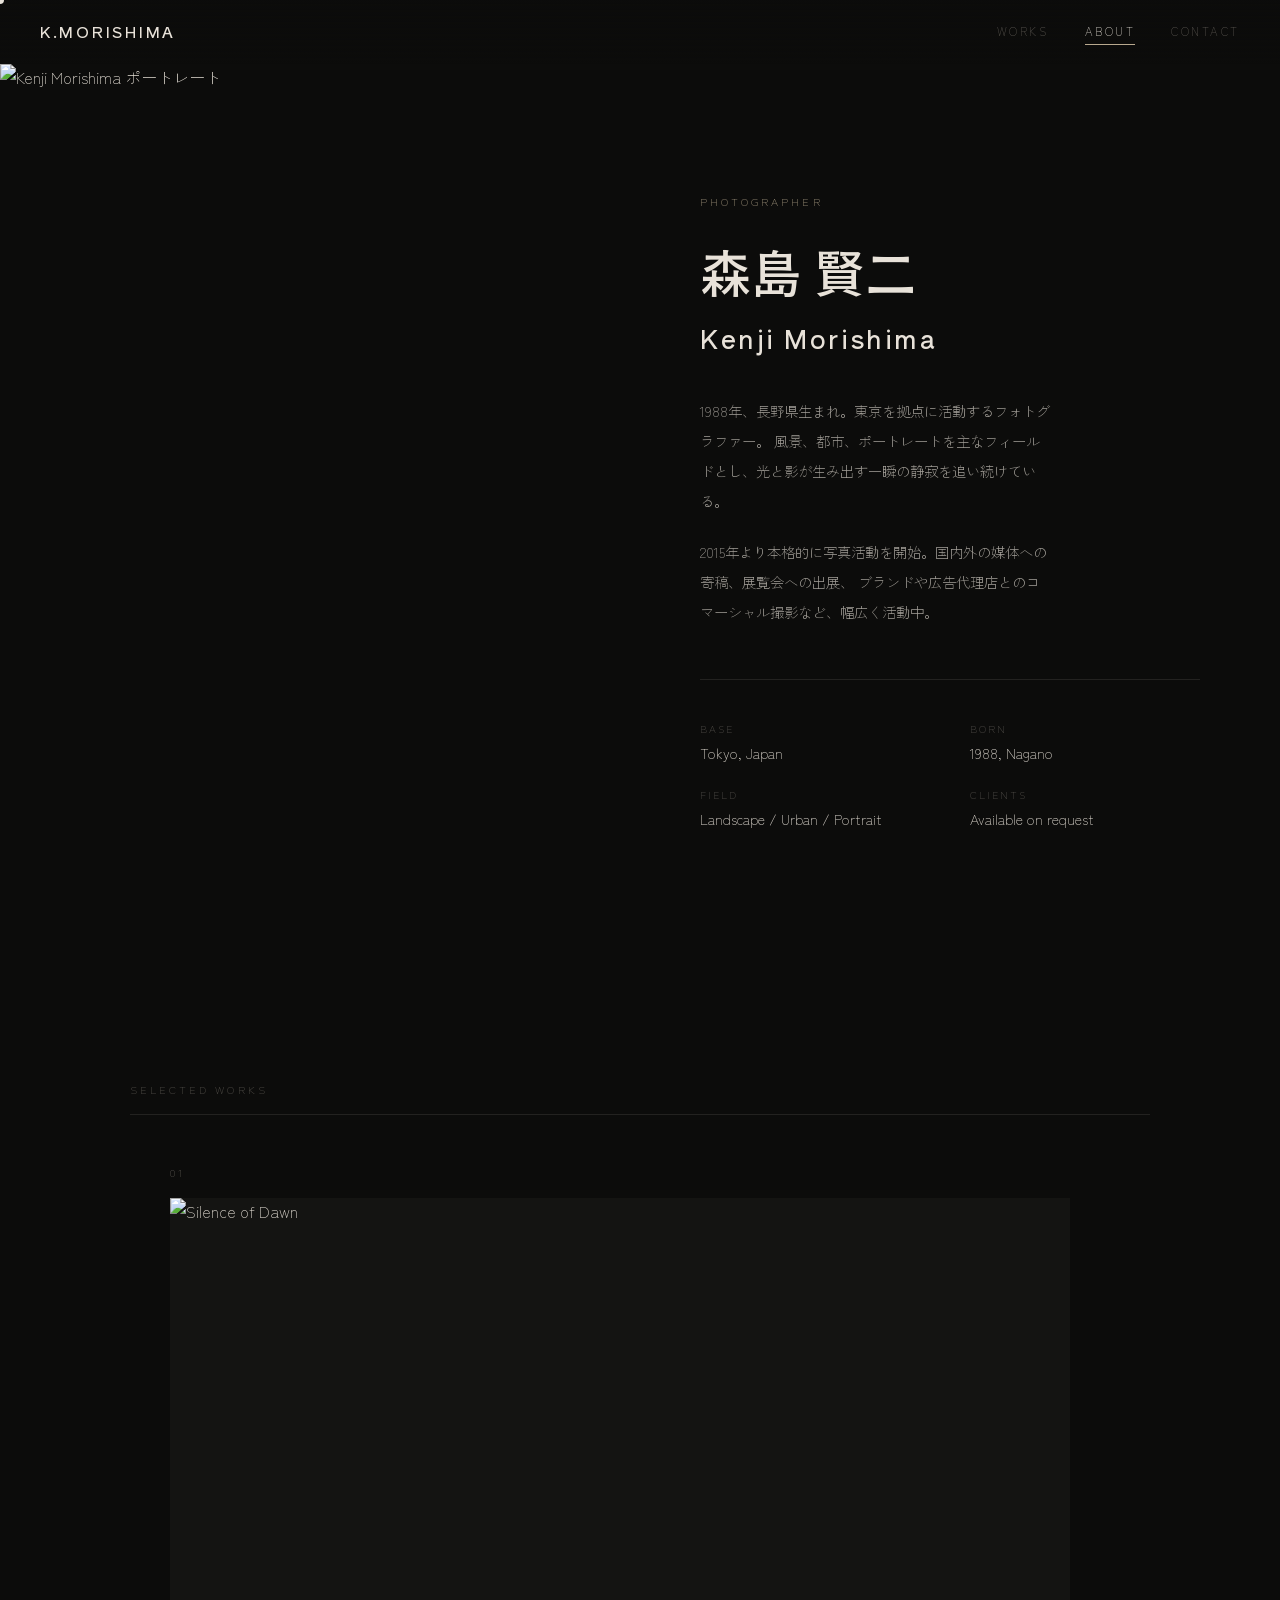
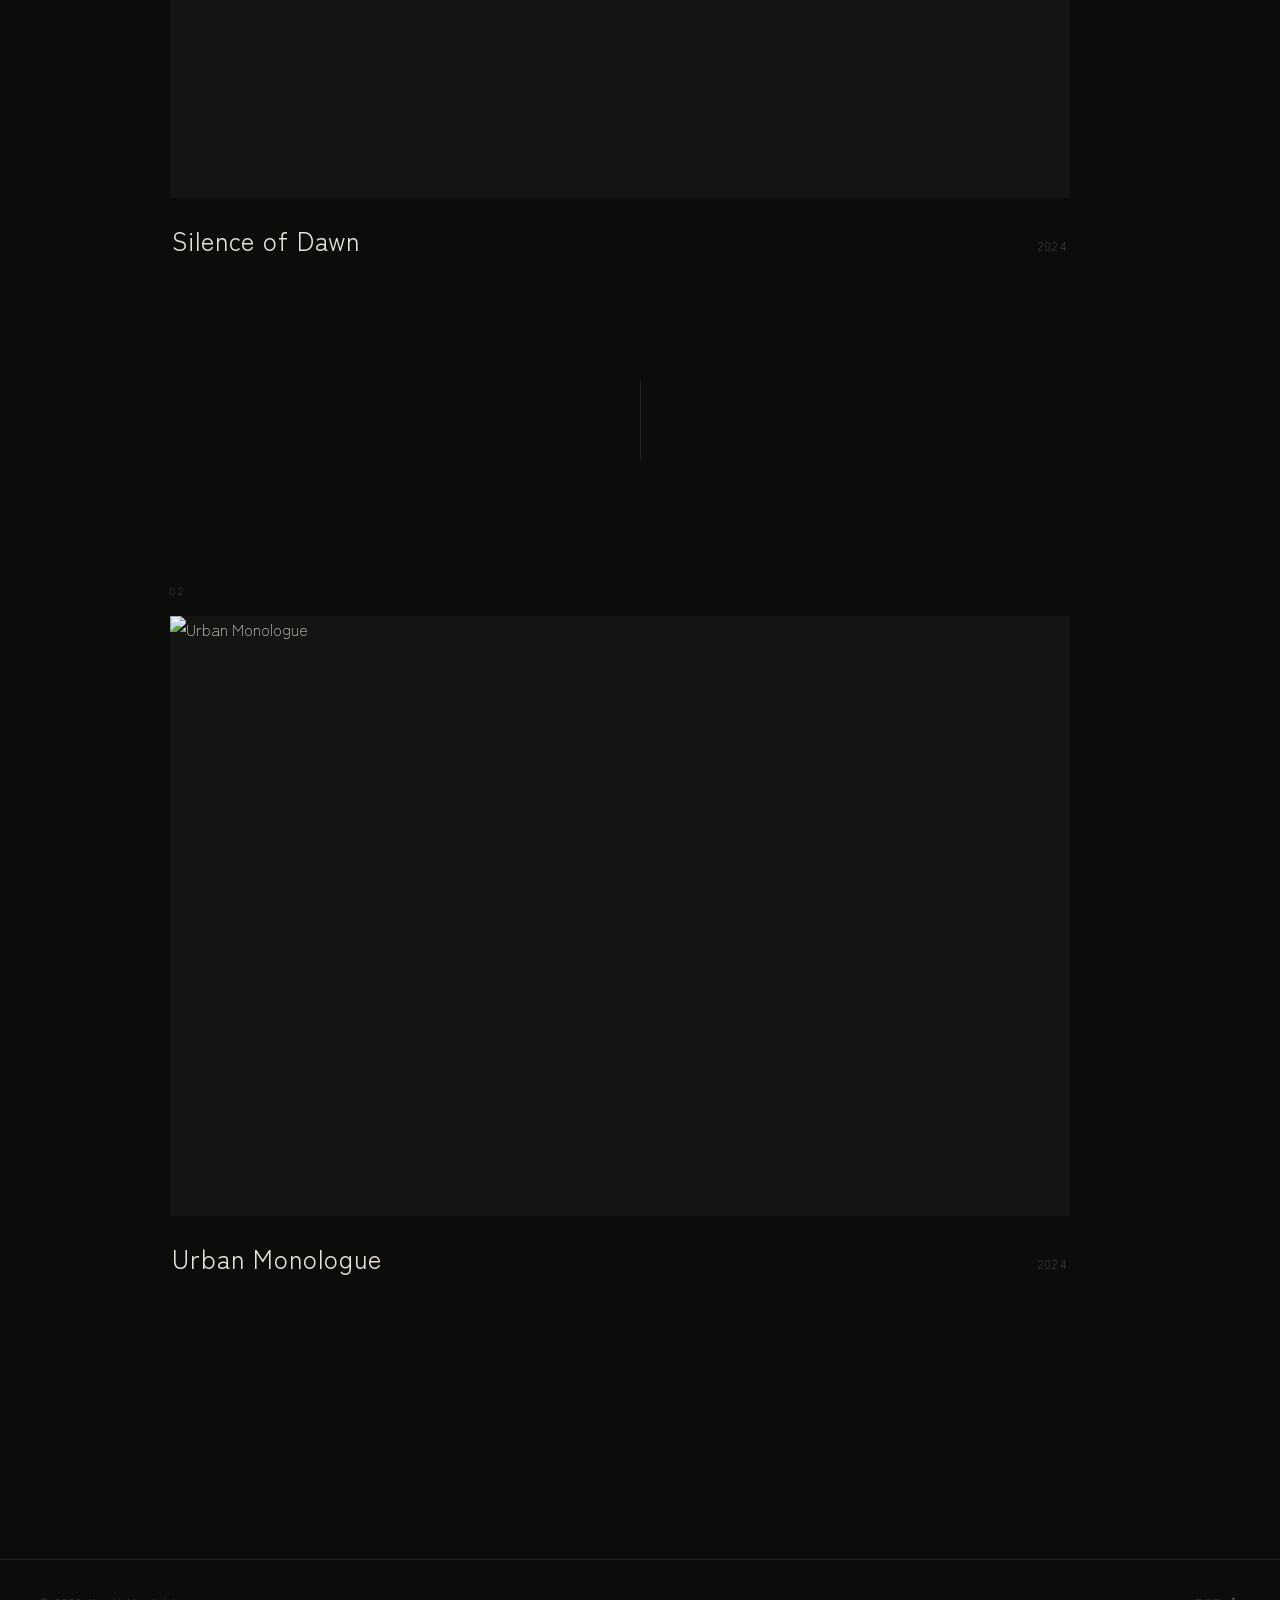
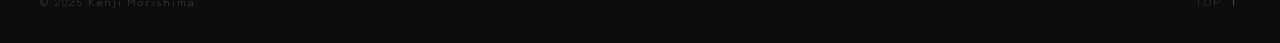
==== about.html @ e05982a0 "アップロード" ====
<!DOCTYPE html>
<html lang="ja">
<head>
  <meta charset="UTF-8">
  <meta name="viewport" content="width=device-width, initial-scale=1.0">
  <title>About — Kenji Morishima Photography</title>
  <meta name="description" content="Kenji Morishima — 東京を拠点に活動するフォトグラファー。風景・都市・ポートレートを中心に。">
  <link rel="preconnect" href="https://fonts.googleapis.com">
  <link rel="preconnect" href="https://fonts.gstatic.com" crossorigin>
  <link rel="stylesheet" href="css/style.css">
</head>
<body class="is-loading">

  <div id="page-overlay" class="active"></div>
  <div id="cursor"></div>

  <nav class="nav" aria-label="サイトナビゲーション">
    <a href="index.html" class="nav__logo">K.MORISHIMA</a>
    <div class="nav__links" role="list">
      <a href="index.html"   class="nav__link" role="listitem">Works</a>
      <a href="about.html"   class="nav__link" role="listitem">About</a>
      <a href="contact.html" class="nav__link" role="listitem">Contact</a>
    </div>
  </nav>

  <!-- ============ ABOUT PAGE ============ -->
  <main class="about-page">

    <!-- スプリットレイアウト -->
    <div class="about-split">

      <!-- 写真カラム -->
      <div class="about-split__img-col" aria-hidden="true">
        <img
          class="about-split__img"
          src="https://images.unsplash.com/photo-1531746020798-e6953c6e8e04?w=1000&q=85"
          alt="Kenji Morishima ポートレート"
          width="1000"
          height="1400"
        >
      </div>

      <!-- テキストカラム -->
      <div class="about-split__text-col">
        <span class="about-eyebrow">Photographer</span>
        <h1 class="about-name">森島 賢二<br><small style="font-size:0.5em;letter-spacing:0.1em;">Kenji Morishima</small></h1>

        <p class="about-text">
          1988年、長野県生まれ。東京を拠点に活動するフォトグラファー。
          風景、都市、ポートレートを主なフィールドとし、光と影が生み出す一瞬の静寂を追い続けている。
        </p>

        <p class="about-text">
          2015年より本格的に写真活動を開始。国内外の媒体への寄稿、展覧会への出展、
          ブランドや広告代理店とのコマーシャル撮影など、幅広く活動中。
        </p>

        <dl class="about-specs">
          <div class="about-spec">
            <dt class="about-spec__label">Base</dt>
            <dd class="about-spec__value">Tokyo, Japan</dd>
          </div>
          <div class="about-spec">
            <dt class="about-spec__label">Born</dt>
            <dd class="about-spec__value">1988, Nagano</dd>
          </div>
          <div class="about-spec">
            <dt class="about-spec__label">Field</dt>
            <dd class="about-spec__value">Landscape / Urban / Portrait</dd>
          </div>
          <div class="about-spec">
            <dt class="about-spec__label">Clients</dt>
            <dd class="about-spec__value">Available on request</dd>
          </div>
        </dl>
      </div>

    </div>

    <!-- Selected Works リンク -->
    <section class="about-works">
      <span class="section-label">Selected Works</span>
      <ul class="works-list" aria-label="代表作品">

        <li class="work-item">
          <div class="work-item__inner">
            <span class="work-item__num">01</span>
            <a href="detail-01.html" class="work-item__link" aria-label="Silence of Dawn を見る">
              <div class="work-item__img-wrap">
                <img
                  class="work-item__img"
                  data-src="https://images.unsplash.com/photo-1506905925346-21bda4d32df4?w=900&q=80"
                  src="data:image/svg+xml,%3Csvg xmlns='http://www.w3.org/2000/svg' viewBox='0 0 3 2'%3E%3C/svg%3E"
                  alt="Silence of Dawn"
                  loading="lazy"
                  width="900"
                  height="600"
                >
              </div>
              <div class="work-item__meta">
                <h2 class="work-item__title">Silence of Dawn</h2>
                <span class="work-item__year">2024</span>
              </div>
            </a>
          </div>
        </li>

        <div class="works-divider" aria-hidden="true"></div>

        <li class="work-item">
          <div class="work-item__inner">
            <span class="work-item__num">02</span>
            <a href="detail-02.html" class="work-item__link" aria-label="Urban Monologue を見る">
              <div class="work-item__img-wrap">
                <img
                  class="work-item__img"
                  data-src="https://images.unsplash.com/photo-1477959858617-67f85cf4f1df?w=900&q=80"
                  src="data:image/svg+xml,%3Csvg xmlns='http://www.w3.org/2000/svg' viewBox='0 0 3 2'%3E%3C/svg%3E"
                  alt="Urban Monologue"
                  loading="lazy"
                  width="900"
                  height="600"
                >
              </div>
              <div class="work-item__meta">
                <h2 class="work-item__title">Urban Monologue</h2>
                <span class="work-item__year">2024</span>
              </div>
            </a>
          </div>
        </li>

      </ul>
    </section>

  </main>

  <footer class="site-footer">
    <small class="site-footer__copy">© 2025 Kenji Morishima</small>
    <span class="site-footer__top" role="button" tabindex="0" aria-label="ページ上部に戻る">Top ↑</span>
  </footer>

  <script src="js/main.js"></script>
</body>
</html>
---- css/style.css ----
/* ============================================
   style.css — Photographer Portfolio
   共通スタイルシート
   ============================================ */

/* ---------- Google Fonts Import ---------- */
@import url('https://fonts.googleapis.com/css2?family=Zen+Kaku+Gothic+New:wght@300;400;500&family=Shippori+Antique&display=swap');

/* ---------- CSS Variables ---------- */
:root {
  --bg:         #0c0c0b;
  --surface:    #141412;
  --text:       #e8e2d9;
  --muted:      #5e5a54;
  --accent:     #b8a98e;
  --line:       rgba(232,226,217,0.1);
  --nav-h:      64px;
  --ease-out:   cubic-bezier(0.16, 1, 0.3, 1);
  --ease-in:    cubic-bezier(0.7, 0, 0.84, 0);
}

/* ---------- Reset & Base ---------- */
*, *::before, *::after {
  box-sizing: border-box;
  margin: 0;
  padding: 0;
}

html {
  font-size: 16px;
  scroll-behavior: smooth;
}

body {
  background-color: var(--bg);
  color: var(--text);
  font-family: 'Zen Kaku Gothic New', 'Hiragino Sans', 'Yu Gothic', sans-serif;
  font-weight: 300;
  line-height: 1.7;
  -webkit-font-smoothing: antialiased;
  overflow-x: hidden;
}

a {
  color: inherit;
  text-decoration: none;
}

img {
  display: block;
  max-width: 100%;
  height: auto;
}

/* ---------- Page Transition Overlay ---------- */
#page-overlay {
  position: fixed;
  inset: 0;
  background: var(--bg);
  z-index: 9999;
  pointer-events: none;
  opacity: 0;
  transition: opacity 0.55s var(--ease-out);
}

#page-overlay.active {
  opacity: 1;
  pointer-events: all;
}

body.is-loading #page-overlay {
  opacity: 1;
}

/* ---------- Navigation ---------- */
.nav {
  position: fixed;
  top: 0;
  left: 0;
  width: 100%;
  height: var(--nav-h);
  z-index: 100;
  display: flex;
  align-items: center;
  justify-content: space-between;
  padding: 0 40px;
  mix-blend-mode: normal;
}

/* ナビ背景グラデ（スクロール対応はJSで） */
.nav::before {
  content: '';
  position: absolute;
  inset: 0;
  background: linear-gradient(to bottom, var(--bg) 0%, transparent 100%);
  opacity: 0.9;
  pointer-events: none;
}

.nav__logo {
  font-family: 'Shippori Antique', serif;
  font-size: 0.95rem;
  letter-spacing: 0.18em;
  color: var(--text);
  position: relative;
  z-index: 1;
  transition: opacity 0.3s;
}
.nav__logo:hover { opacity: 0.6; }

.nav__links {
  display: flex;
  gap: 36px;
  position: relative;
  z-index: 1;
}

.nav__link {
  font-size: 0.72rem;
  letter-spacing: 0.22em;
  text-transform: uppercase;
  color: var(--muted);
  transition: color 0.3s;
  position: relative;
}

.nav__link::after {
  content: '';
  position: absolute;
  bottom: -3px;
  left: 0;
  width: 0;
  height: 1px;
  background: var(--accent);
  transition: width 0.4s var(--ease-out);
}

.nav__link:hover,
.nav__link.is-active {
  color: var(--text);
}

.nav__link:hover::after,
.nav__link.is-active::after {
  width: 100%;
}

/* ---------- Cursor (desktop) ---------- */
@media (hover: hover) {
  * { cursor: none !important; }
  
  #cursor {
    position: fixed;
    width: 8px;
    height: 8px;
    background: var(--text);
    border-radius: 50%;
    pointer-events: none;
    z-index: 9998;
    transform: translate(-50%, -50%);
    transition: transform 0.12s var(--ease-out), opacity 0.3s, width 0.35s var(--ease-out), height 0.35s var(--ease-out), background 0.3s;
  }
  
  #cursor.is-hovering {
    width: 48px;
    height: 48px;
    background: transparent;
    border: 1px solid var(--text);
    opacity: 0.6;
  }
}


/* ============================================
   INDEX — Gallery / Works
   ============================================ */

.works-page {
  padding-top: calc(var(--nav-h) + 40px);
  padding-bottom: 160px;
}

.works-header {
  padding: 40px 40px 80px;
  display: flex;
  align-items: flex-end;
  justify-content: space-between;
}

.works-header__title {
  font-family: 'Shippori Antique', serif;
  font-size: clamp(2rem, 5vw, 3.5rem);
  font-weight: 400;
  letter-spacing: -0.02em;
  line-height: 1;
  color: var(--text);
}

.works-header__count {
  font-size: 0.72rem;
  letter-spacing: 0.2em;
  text-transform: uppercase;
  color: var(--muted);
  padding-bottom: 6px;
}

/* 写真リスト */
.works-list {
  list-style: none;
}

.work-item {
  padding: 0 40px;
  margin-bottom: 120px;
  opacity: 0;
  transform: translateY(60px);
  transition: opacity 0.9s var(--ease-out), transform 0.9s var(--ease-out);
}

.work-item.is-visible {
  opacity: 1;
  transform: translateY(0);
}

/* 交互にレイアウトをずらす */
.works-list .work-item:nth-child(even) .work-item__inner {
  margin-left: auto;
  margin-right: 0;
}

.work-item:nth-child(odd) .work-item__inner {
  margin-left: 0;
  margin-right: auto;
}

.work-item__inner {
  width: clamp(55%, 72vw, 900px);
  position: relative;
}

/* 番号 */
.work-item__num {
  font-size: 0.68rem;
  letter-spacing: 0.25em;
  color: var(--muted);
  margin-bottom: 16px;
  display: block;
}

/* 写真ラッパー */
.work-item__img-wrap {
  position: relative;
  overflow: hidden;
  background: var(--surface);
}

.work-item__img-wrap::after {
  content: '';
  position: absolute;
  inset: 0;
  background: var(--bg);
  transform: scaleY(1);
  transform-origin: top;
  transition: transform 0.9s var(--ease-out) 0.1s;
}

.work-item.is-visible .work-item__img-wrap::after {
  transform: scaleY(0);
}

.work-item__img {
  width: 100%;
  aspect-ratio: 3/2;
  object-fit: cover;
  transition: transform 0.7s var(--ease-out);
}

.work-item__link:hover .work-item__img {
  transform: scale(1.03);
}

/* メタ情報 */
.work-item__meta {
  display: flex;
  justify-content: space-between;
  align-items: baseline;
  margin-top: 20px;
  padding: 0 2px;
}

.work-item__title {
  font-size: clamp(1.1rem, 2.5vw, 1.6rem);
  font-weight: 400;
  letter-spacing: 0.04em;
  color: var(--text);
  transition: color 0.3s;
}

.work-item__link:hover .work-item__title {
  color: var(--accent);
}

.work-item__year {
  font-size: 0.72rem;
  letter-spacing: 0.2em;
  color: var(--muted);
}

/* 区切り線 */
.works-divider {
  width: 1px;
  height: 80px;
  background: var(--line);
  margin: 0 auto 120px;
}


/* ============================================
   DETAIL PAGE
   ============================================ */

.detail-page {
  padding-top: var(--nav-h);
  padding-bottom: 160px;
}

.detail-hero {
  width: 100%;
  height: calc(100vh - var(--nav-h));
  overflow: hidden;
  position: relative;
}

.detail-hero__img {
  width: 100%;
  height: 100%;
  object-fit: cover;
  transition: transform 1.2s var(--ease-out);
}

.detail-hero.is-loaded .detail-hero__img {
  transform: scale(1);
}

.detail-hero__caption {
  position: absolute;
  bottom: 40px;
  left: 50%;
  transform: translateX(-50%);
  display: flex;
  gap: 60px;
  font-size: 0.72rem;
  letter-spacing: 0.2em;
  text-transform: uppercase;
  color: rgba(232,226,217,0.5);
}

.detail-body {
  max-width: 860px;
  margin: 0 auto;
  padding: 100px 40px;
}

.detail-series {
  font-size: 0.72rem;
  letter-spacing: 0.25em;
  text-transform: uppercase;
  color: var(--accent);
  margin-bottom: 24px;
  display: block;
  opacity: 0;
  transform: translateY(20px);
  transition: opacity 0.7s var(--ease-out), transform 0.7s var(--ease-out);
}

.detail-title {
  font-family: 'Shippori Antique', serif;
  font-size: clamp(2rem, 5vw, 3.8rem);
  font-weight: 400;
  line-height: 1.15;
  letter-spacing: -0.01em;
  margin-bottom: 40px;
  opacity: 0;
  transform: translateY(20px);
  transition: opacity 0.7s var(--ease-out) 0.1s, transform 0.7s var(--ease-out) 0.1s;
}

.detail-info {
  display: grid;
  grid-template-columns: repeat(3, 1fr);
  gap: 24px;
  border-top: 1px solid var(--line);
  border-bottom: 1px solid var(--line);
  padding: 28px 0;
  margin-bottom: 60px;
  opacity: 0;
  transform: translateY(20px);
  transition: opacity 0.7s var(--ease-out) 0.2s, transform 0.7s var(--ease-out) 0.2s;
}

.detail-info__item {}
.detail-info__label {
  font-size: 0.65rem;
  letter-spacing: 0.2em;
  text-transform: uppercase;
  color: var(--muted);
  display: block;
  margin-bottom: 6px;
}
.detail-info__value {
  font-size: 0.9rem;
  color: var(--text);
}

.detail-description {
  font-size: 0.95rem;
  line-height: 2;
  color: rgba(232,226,217,0.75);
  max-width: 60ch;
  opacity: 0;
  transform: translateY(20px);
  transition: opacity 0.7s var(--ease-out) 0.3s, transform 0.7s var(--ease-out) 0.3s;
}

.detail-body.is-visible .detail-series,
.detail-body.is-visible .detail-title,
.detail-body.is-visible .detail-info,
.detail-body.is-visible .detail-description {
  opacity: 1;
  transform: translateY(0);
}

/* 詳細ページ内の画像グリッド */
.detail-gallery {
  padding: 0 40px;
  display: grid;
  grid-template-columns: repeat(12, 1fr);
  gap: 16px;
  max-width: 1200px;
  margin: 0 auto 60px;
}

.detail-gallery__item {
  overflow: hidden;
  opacity: 0;
  transform: translateY(40px);
  transition: opacity 0.8s var(--ease-out), transform 0.8s var(--ease-out);
}
.detail-gallery__item.is-visible {
  opacity: 1;
  transform: translateY(0);
}

.detail-gallery__item:nth-child(1) { grid-column: 1 / 8; }
.detail-gallery__item:nth-child(2) { grid-column: 8 / 13; }
.detail-gallery__item:nth-child(3) { grid-column: 1 / 5; }
.detail-gallery__item:nth-child(4) { grid-column: 5 / 13; }

.detail-gallery__img {
  width: 100%;
  aspect-ratio: 4/3;
  object-fit: cover;
  transition: transform 0.7s var(--ease-out);
}

.detail-gallery__item:hover .detail-gallery__img {
  transform: scale(1.04);
}

/* ナビゲーション（前後） */
.detail-nav {
  display: flex;
  justify-content: space-between;
  align-items: center;
  padding: 80px 40px 0;
  max-width: 1200px;
  margin: 0 auto;
  border-top: 1px solid var(--line);
}

.detail-nav__link {
  display: flex;
  align-items: center;
  gap: 16px;
  font-size: 0.75rem;
  letter-spacing: 0.18em;
  text-transform: uppercase;
  color: var(--muted);
  transition: color 0.3s;
}
.detail-nav__link:hover { color: var(--text); }
.detail-nav__link span { font-size: 1.2rem; }

.detail-nav__back {
  font-size: 0.72rem;
  letter-spacing: 0.22em;
  text-transform: uppercase;
  color: var(--muted);
  transition: color 0.3s;
  position: relative;
}
.detail-nav__back::after {
  content: '';
  position: absolute;
  bottom: -2px;
  left: 0;
  width: 0;
  height: 1px;
  background: var(--accent);
  transition: width 0.4s var(--ease-out);
}
.detail-nav__back:hover { color: var(--text); }
.detail-nav__back:hover::after { width: 100%; }


/* ============================================
   ABOUT PAGE
   ============================================ */

.about-page {
  min-height: 100vh;
  padding-top: var(--nav-h);
  padding-bottom: 160px;
}

.about-split {
  display: grid;
  grid-template-columns: 1fr 1fr;
  min-height: calc(100vh - var(--nav-h));
}

.about-split__img-col {
  position: relative;
  overflow: hidden;
}

.about-split__img {
  width: 100%;
  height: 100%;
  object-fit: cover;
  opacity: 0;
  transform: scale(1.05);
  transition: opacity 1s var(--ease-out), transform 1.2s var(--ease-out);
}

.about-split__img.is-loaded {
  opacity: 1;
  transform: scale(1);
}

.about-split__text-col {
  display: flex;
  flex-direction: column;
  justify-content: center;
  padding: 80px 80px 80px 60px;
}

.about-eyebrow {
  font-size: 0.68rem;
  letter-spacing: 0.28em;
  text-transform: uppercase;
  color: var(--accent);
  margin-bottom: 32px;
  display: block;
  opacity: 0;
  transform: translateY(16px);
  transition: opacity 0.7s var(--ease-out), transform 0.7s var(--ease-out);
}

.about-name {
  font-family: 'Shippori Antique', serif;
  font-size: clamp(2.5rem, 4vw, 4rem);
  font-weight: 400;
  line-height: 1.1;
  margin-bottom: 40px;
  opacity: 0;
  transform: translateY(16px);
  transition: opacity 0.7s var(--ease-out) 0.1s, transform 0.7s var(--ease-out) 0.1s;
}

.about-text {
  font-size: 0.9rem;
  line-height: 2.1;
  color: rgba(232,226,217,0.7);
  max-width: 44ch;
  margin-bottom: 52px;
  opacity: 0;
  transform: translateY(16px);
  transition: opacity 0.7s var(--ease-out) 0.2s, transform 0.7s var(--ease-out) 0.2s;
}

.about-text + .about-text {
  margin-top: -32px;
}

.about-specs {
  display: grid;
  grid-template-columns: 1fr 1fr;
  gap: 20px 40px;
  border-top: 1px solid var(--line);
  padding-top: 40px;
  opacity: 0;
  transform: translateY(16px);
  transition: opacity 0.7s var(--ease-out) 0.3s, transform 0.7s var(--ease-out) 0.3s;
}

.about-split__text-col.is-visible .about-eyebrow,
.about-split__text-col.is-visible .about-name,
.about-split__text-col.is-visible .about-text,
.about-split__text-col.is-visible .about-specs {
  opacity: 1;
  transform: translateY(0);
}

.about-spec__label {
  font-size: 0.65rem;
  letter-spacing: 0.2em;
  text-transform: uppercase;
  color: var(--muted);
  display: block;
  margin-bottom: 4px;
}
.about-spec__value {
  font-size: 0.88rem;
  color: var(--text);
}

/* Selected works on about */
.about-works {
  padding: 120px 40px 0;
  max-width: 1100px;
  margin: 0 auto;
}

.section-label {
  font-size: 0.68rem;
  letter-spacing: 0.28em;
  text-transform: uppercase;
  color: var(--muted);
  display: block;
  margin-bottom: 48px;
  padding-bottom: 16px;
  border-bottom: 1px solid var(--line);
}


/* ============================================
   CONTACT PAGE
   ============================================ */

.contact-page {
  min-height: 100vh;
  display: flex;
  flex-direction: column;
  align-items: center;
  justify-content: center;
  padding: var(--nav-h) 40px 80px;
  text-align: center;
}

.contact-eyebrow {
  font-size: 0.68rem;
  letter-spacing: 0.28em;
  text-transform: uppercase;
  color: var(--accent);
  margin-bottom: 32px;
  display: block;
  opacity: 0;
  transform: translateY(20px);
  transition: opacity 0.8s var(--ease-out), transform 0.8s var(--ease-out);
}

.contact-title {
  font-family: 'Shippori Antique', serif;
  font-size: clamp(2.5rem, 7vw, 6rem);
  font-weight: 400;
  line-height: 1.1;
  letter-spacing: -0.02em;
  margin-bottom: 40px;
  opacity: 0;
  transform: translateY(20px);
  transition: opacity 0.8s var(--ease-out) 0.1s, transform 0.8s var(--ease-out) 0.1s;
}

.contact-lead {
  font-size: 0.9rem;
  line-height: 2;
  color: rgba(232,226,217,0.6);
  max-width: 42ch;
  margin: 0 auto 64px;
  opacity: 0;
  transform: translateY(20px);
  transition: opacity 0.8s var(--ease-out) 0.2s, transform 0.8s var(--ease-out) 0.2s;
}

.contact-links {
  display: flex;
  flex-direction: column;
  gap: 4px;
  opacity: 0;
  transform: translateY(20px);
  transition: opacity 0.8s var(--ease-out) 0.3s, transform 0.8s var(--ease-out) 0.3s;
}

.contact-link {
  display: inline-flex;
  align-items: center;
  justify-content: center;
  gap: 14px;
  font-size: clamp(1.2rem, 3vw, 2rem);
  color: var(--text);
  padding: 16px 0;
  transition: color 0.3s;
  position: relative;
}

.contact-link::after {
  content: '';
  position: absolute;
  bottom: 14px;
  left: 50%;
  transform: translateX(-50%);
  width: 0;
  height: 1px;
  background: var(--accent);
  transition: width 0.5s var(--ease-out);
}

.contact-link:hover { color: var(--accent); }
.contact-link:hover::after { width: 80%; }

.contact-link__arrow {
  font-size: 0.8em;
  opacity: 0.5;
}

.contact-social {
  display: flex;
  gap: 32px;
  margin-top: 64px;
  padding-top: 40px;
  border-top: 1px solid var(--line);
  opacity: 0;
  transform: translateY(20px);
  transition: opacity 0.8s var(--ease-out) 0.4s, transform 0.8s var(--ease-out) 0.4s;
}

.contact-social__link {
  font-size: 0.68rem;
  letter-spacing: 0.22em;
  text-transform: uppercase;
  color: var(--muted);
  transition: color 0.3s;
}
.contact-social__link:hover { color: var(--text); }

.contact-page.is-visible .contact-eyebrow,
.contact-page.is-visible .contact-title,
.contact-page.is-visible .contact-lead,
.contact-page.is-visible .contact-links,
.contact-page.is-visible .contact-social {
  opacity: 1;
  transform: translateY(0);
}

/* ---------- Footer ---------- */
.site-footer {
  padding: 32px 40px;
  display: flex;
  justify-content: space-between;
  align-items: center;
  border-top: 1px solid var(--line);
}

.site-footer__copy {
  font-size: 0.68rem;
  letter-spacing: 0.18em;
  color: var(--muted);
}

.site-footer__top {
  font-size: 0.65rem;
  letter-spacing: 0.22em;
  text-transform: uppercase;
  color: var(--muted);
  cursor: pointer;
  transition: color 0.3s;
}
.site-footer__top:hover { color: var(--text); }

/* ============================================
   RESPONSIVE
   ============================================ */

@media (max-width: 768px) {
  .nav { padding: 0 20px; }

  .works-header { padding: 20px 20px 48px; flex-direction: column; gap: 8px; }
  .work-item { padding: 0 20px; margin-bottom: 80px; }
  .work-item__inner,
  .work-item:nth-child(even) .work-item__inner,
  .work-item:nth-child(odd) .work-item__inner {
    width: 100%;
    margin: 0;
  }

  .detail-gallery {
    padding: 0 20px;
    display: flex;
    flex-direction: column;
  }
  .detail-gallery__item { grid-column: unset !important; }
  .detail-body { padding: 60px 20px; }

  .about-split { grid-template-columns: 1fr; }
  .about-split__img-col { height: 60vw; }
  .about-split__text-col { padding: 48px 20px; }

  .contact-page { padding: var(--nav-h) 20px 80px; }
  .site-footer { padding: 24px 20px; }

  .detail-nav { padding: 60px 20px 0; }
}
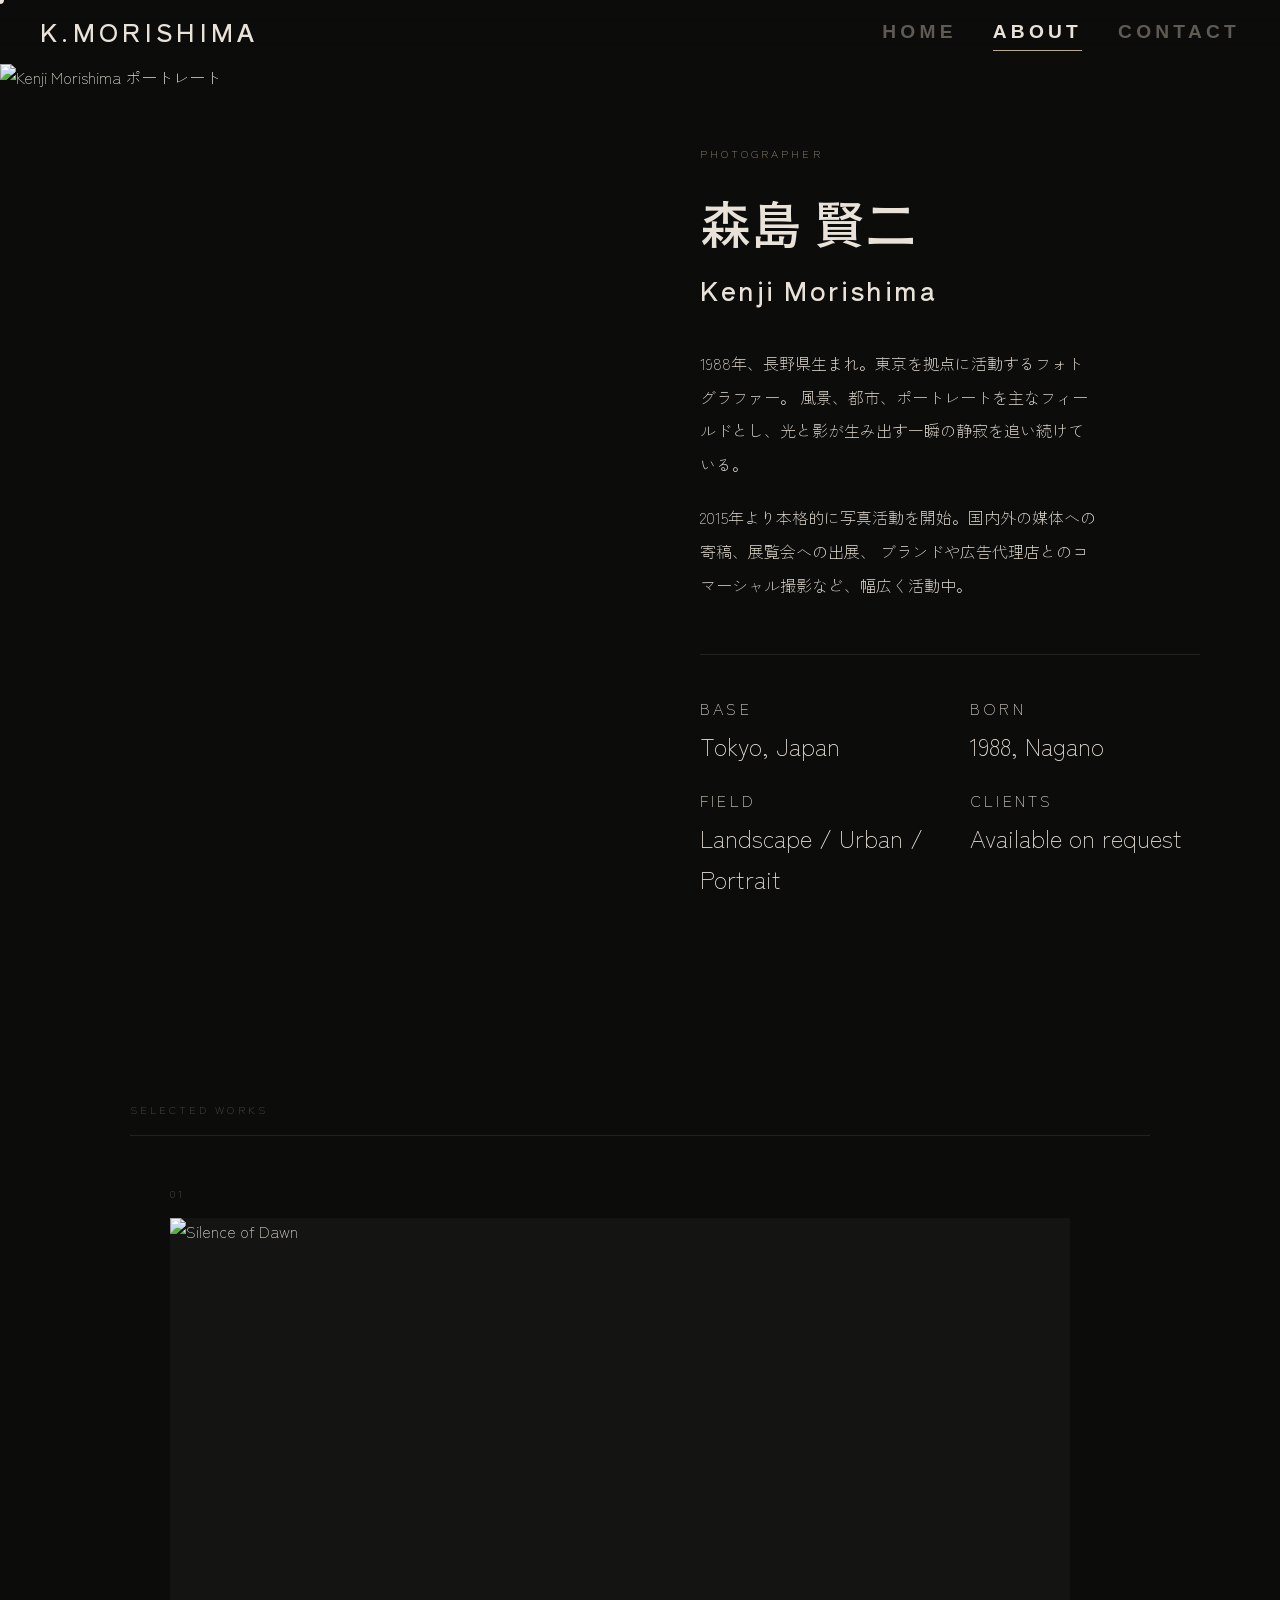
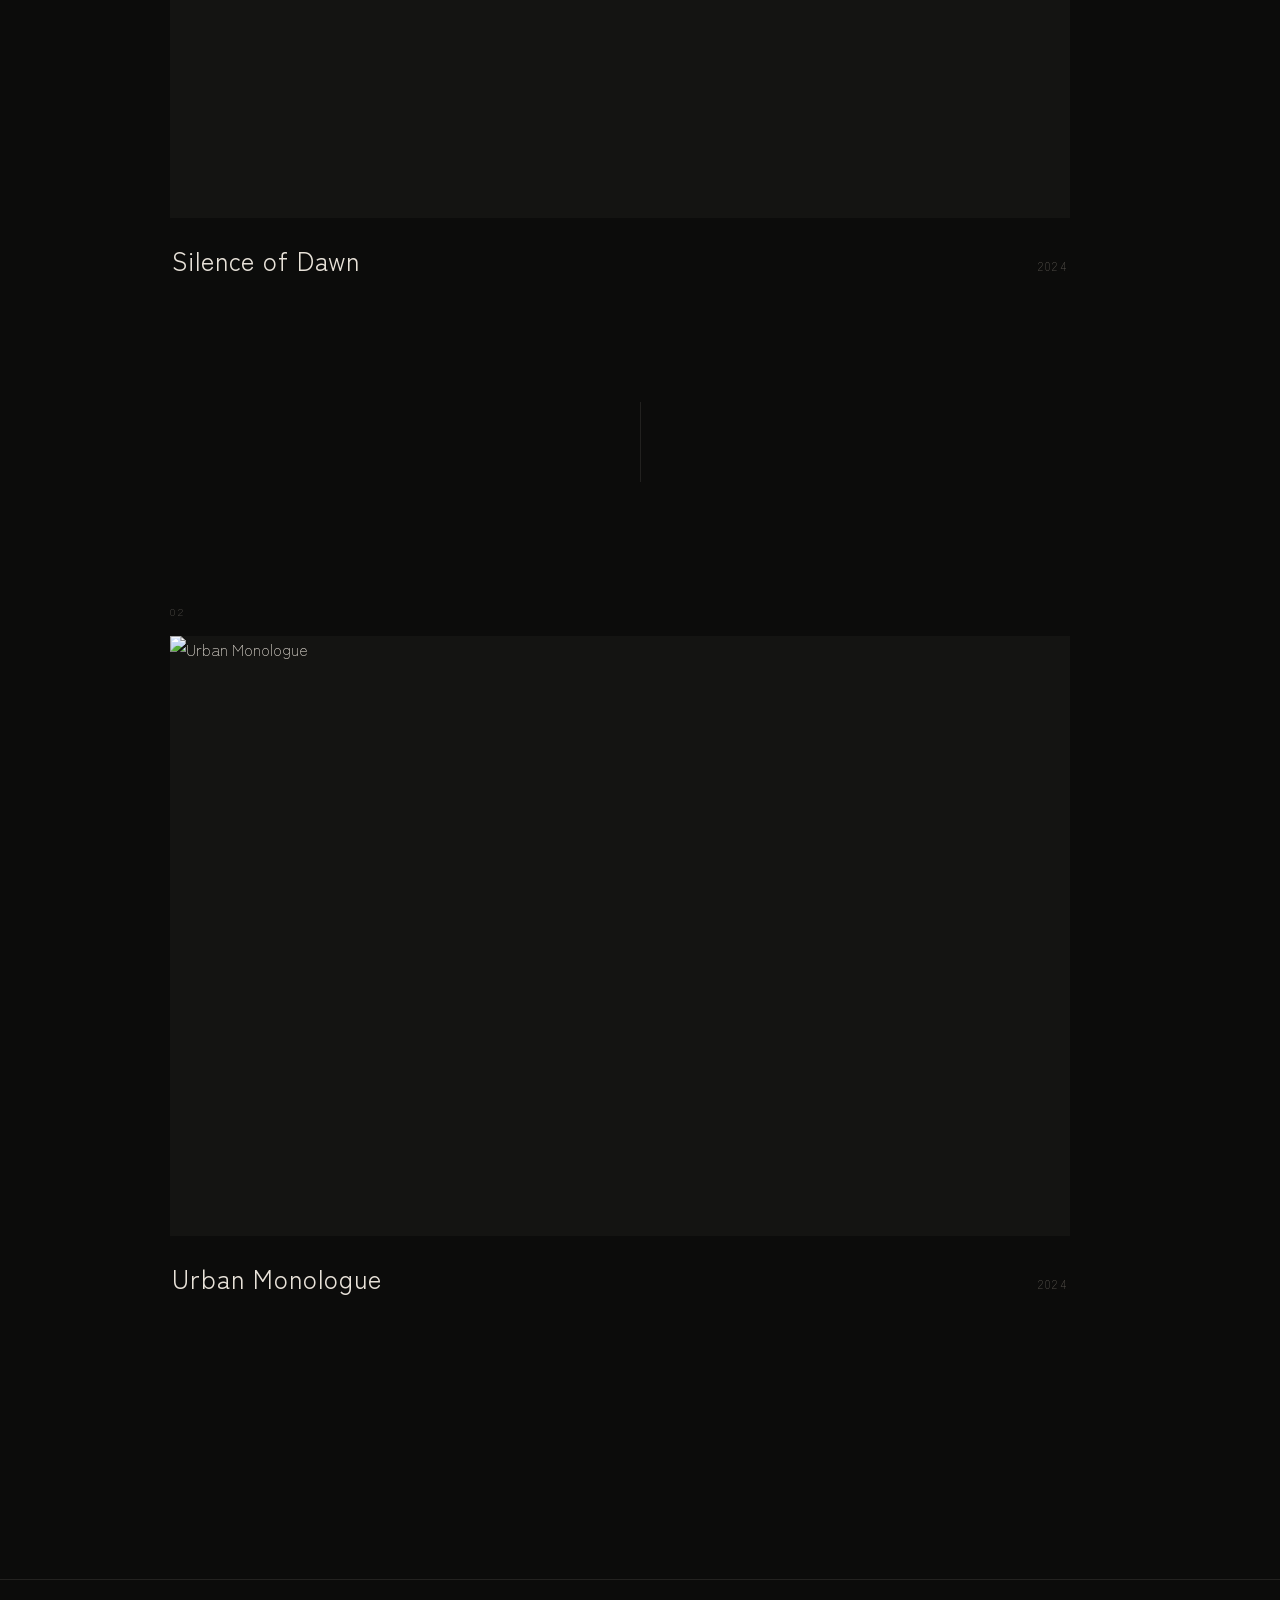
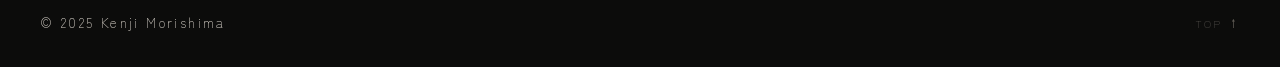
==== commit f2fa6080: "全体調整" ====
--- a/about.html
+++ b/about.html
@@ -1,145 +1,160 @@
-<!DOCTYPE html>
+<!doctype html>
 <html lang="ja">
-<head>
-  <meta charset="UTF-8">
-  <meta name="viewport" content="width=device-width, initial-scale=1.0">
-  <title>About — Kenji Morishima Photography</title>
-  <meta name="description" content="Kenji Morishima — 東京を拠点に活動するフォトグラファー。風景・都市・ポートレートを中心に。">
-  <link rel="preconnect" href="https://fonts.googleapis.com">
-  <link rel="preconnect" href="https://fonts.gstatic.com" crossorigin>
-  <link rel="stylesheet" href="css/style.css">
-</head>
-<body class="is-loading">
+  <head>
+    <meta charset="UTF-8" />
+    <meta name="viewport" content="width=device-width, initial-scale=1.0" />
+    <title>About — Kenji Morishima Photography</title>
+    <meta
+      name="description"
+      content="Kenji Morishima — 東京を拠点に活動するフォトグラファー。風景・都市・ポートレートを中心に。"
+    />
+    <link rel="preconnect" href="https://fonts.googleapis.com" />
+    <link rel="preconnect" href="https://fonts.gstatic.com" crossorigin />
+    <link rel="stylesheet" href="css/style.css" />
+  </head>
+  <body class="is-loading">
+    <div id="page-overlay" class="active"></div>
+    <div id="cursor"></div>
 
-  <div id="page-overlay" class="active"></div>
-  <div id="cursor"></div>
+    <nav class="nav" aria-label="サイトナビゲーション">
+      <a href="index.html" class="nav__logo">K.MORISHIMA</a>
+      <div class="nav__links" role="list">
+        <a href="index.html" class="nav__link" role="listitem">Home</a>
+        <a href="about.html" class="nav__link" role="listitem">About</a>
+        <a href="contact.html" class="nav__link" role="listitem">Contact</a>
+      </div>
+    </nav>
 
-  <nav class="nav" aria-label="サイトナビゲーション">
-    <a href="index.html" class="nav__logo">K.MORISHIMA</a>
-    <div class="nav__links" role="list">
-      <a href="index.html"   class="nav__link" role="listitem">Works</a>
-      <a href="about.html"   class="nav__link" role="listitem">About</a>
-      <a href="contact.html" class="nav__link" role="listitem">Contact</a>
-    </div>
-  </nav>
+    <!-- ============ ABOUT PAGE ============ -->
+    <main class="about-page">
+      <!-- スプリットレイアウト -->
+      <div class="about-split">
+        <!-- 写真カラム -->
+        <div class="about-split__img-col" aria-hidden="true">
+          <img
+            class="about-split__img"
+            src="https://images.unsplash.com/photo-1539571696357-5a69c17a67c6?w=1200&q=85"
+            alt="Kenji Morishima ポートレート"
+            width="1000"
+            height="1400"
+          />
+        </div>
 
-  <!-- ============ ABOUT PAGE ============ -->
-  <main class="about-page">
+        <!-- テキストカラム -->
+        <div class="about-split__text-col">
+          <span class="about-eyebrow">Photographer</span>
+          <h1 class="about-name">
+            森島 賢二<br /><small
+              style="font-size: 0.5em; letter-spacing: 0.1em"
+              >Kenji Morishima</small
+            >
+          </h1>
 
-    <!-- スプリットレイアウト -->
-    <div class="about-split">
+          <p class="about-text">
+            1988年、長野県生まれ。東京を拠点に活動するフォトグラファー。
+            風景、都市、ポートレートを主なフィールドとし、光と影が生み出す一瞬の静寂を追い続けている。
+          </p>
 
-      <!-- 写真カラム -->
-      <div class="about-split__img-col" aria-hidden="true">
-        <img
-          class="about-split__img"
-          src="https://images.unsplash.com/photo-1531746020798-e6953c6e8e04?w=1000&q=85"
-          alt="Kenji Morishima ポートレート"
-          width="1000"
-          height="1400"
-        >
+          <p class="about-text">
+            2015年より本格的に写真活動を開始。国内外の媒体への寄稿、展覧会への出展、
+            ブランドや広告代理店とのコマーシャル撮影など、幅広く活動中。
+          </p>
+
+          <dl class="about-specs">
+            <div class="about-spec">
+              <dt class="about-spec__label">Base</dt>
+              <dd class="about-spec__value">Tokyo, Japan</dd>
+            </div>
+            <div class="about-spec">
+              <dt class="about-spec__label">Born</dt>
+              <dd class="about-spec__value">1988, Nagano</dd>
+            </div>
+            <div class="about-spec">
+              <dt class="about-spec__label">Field</dt>
+              <dd class="about-spec__value">Landscape / Urban / Portrait</dd>
+            </div>
+            <div class="about-spec">
+              <dt class="about-spec__label">Clients</dt>
+              <dd class="about-spec__value">Available on request</dd>
+            </div>
+          </dl>
+        </div>
       </div>
 
-      <!-- テキストカラム -->
-      <div class="about-split__text-col">
-        <span class="about-eyebrow">Photographer</span>
-        <h1 class="about-name">森島 賢二<br><small style="font-size:0.5em;letter-spacing:0.1em;">Kenji Morishima</small></h1>
+      <!-- Selected Works リンク -->
+      <section class="about-works">
+        <span class="section-label">Selected Works</span>
+        <ul class="works-list" aria-label="代表作品">
+          <li class="work-item">
+            <div class="work-item__inner">
+              <span class="work-item__num">01</span>
+              <a
+                href="detail-01.html"
+                class="work-item__link"
+                aria-label="Silence of Dawn を見る"
+              >
+                <div class="work-item__img-wrap">
+                  <img
+                    class="work-item__img"
+                    data-src="https://images.unsplash.com/photo-1506905925346-21bda4d32df4?w=900&q=80"
+                    src="data:image/svg+xml,%3Csvg xmlns='http://www.w3.org/2000/svg' viewBox='0 0 3 2'%3E%3C/svg%3E"
+                    alt="Silence of Dawn"
+                    loading="lazy"
+                    width="900"
+                    height="600"
+                  />
+                </div>
+                <div class="work-item__meta">
+                  <h2 class="work-item__title">Silence of Dawn</h2>
+                  <span class="work-item__year">2024</span>
+                </div>
+              </a>
+            </div>
+          </li>
 
-        <p class="about-text">
-          1988年、長野県生まれ。東京を拠点に活動するフォトグラファー。
-          風景、都市、ポートレートを主なフィールドとし、光と影が生み出す一瞬の静寂を追い続けている。
-        </p>
+          <div class="works-divider" aria-hidden="true"></div>
 
-        <p class="about-text">
-          2015年より本格的に写真活動を開始。国内外の媒体への寄稿、展覧会への出展、
-          ブランドや広告代理店とのコマーシャル撮影など、幅広く活動中。
-        </p>
+          <li class="work-item">
+            <div class="work-item__inner">
+              <span class="work-item__num">02</span>
+              <a
+                href="detail-02.html"
+                class="work-item__link"
+                aria-label="Urban Monologue を見る"
+              >
+                <div class="work-item__img-wrap">
+                  <img
+                    class="work-item__img"
+                    data-src="https://images.unsplash.com/photo-1477959858617-67f85cf4f1df?w=900&q=80"
+                    src="data:image/svg+xml,%3Csvg xmlns='http://www.w3.org/2000/svg' viewBox='0 0 3 2'%3E%3C/svg%3E"
+                    alt="Urban Monologue"
+                    loading="lazy"
+                    width="900"
+                    height="600"
+                  />
+                </div>
+                <div class="work-item__meta">
+                  <h2 class="work-item__title">Urban Monologue</h2>
+                  <span class="work-item__year">2024</span>
+                </div>
+              </a>
+            </div>
+          </li>
+        </ul>
+      </section>
+    </main>
 
-        <dl class="about-specs">
-          <div class="about-spec">
-            <dt class="about-spec__label">Base</dt>
-            <dd class="about-spec__value">Tokyo, Japan</dd>
-          </div>
-          <div class="about-spec">
-            <dt class="about-spec__label">Born</dt>
-            <dd class="about-spec__value">1988, Nagano</dd>
-          </div>
-          <div class="about-spec">
-            <dt class="about-spec__label">Field</dt>
-            <dd class="about-spec__value">Landscape / Urban / Portrait</dd>
-          </div>
-          <div class="about-spec">
-            <dt class="about-spec__label">Clients</dt>
-            <dd class="about-spec__value">Available on request</dd>
-          </div>
-        </dl>
-      </div>
+    <footer class="site-footer">
+      <small class="site-footer__copy">© 2025 Kenji Morishima</small>
+      <span
+        class="site-footer__top"
+        role="button"
+        tabindex="0"
+        aria-label="ページ上部に戻る"
+        >Top ↑</span
+      >
+    </footer>
 
-    </div>
-
-    <!-- Selected Works リンク -->
-    <section class="about-works">
-      <span class="section-label">Selected Works</span>
-      <ul class="works-list" aria-label="代表作品">
-
-        <li class="work-item">
-          <div class="work-item__inner">
-            <span class="work-item__num">01</span>
-            <a href="detail-01.html" class="work-item__link" aria-label="Silence of Dawn を見る">
-              <div class="work-item__img-wrap">
-                <img
-                  class="work-item__img"
-                  data-src="https://images.unsplash.com/photo-1506905925346-21bda4d32df4?w=900&q=80"
-                  src="data:image/svg+xml,%3Csvg xmlns='http://www.w3.org/2000/svg' viewBox='0 0 3 2'%3E%3C/svg%3E"
-                  alt="Silence of Dawn"
-                  loading="lazy"
-                  width="900"
-                  height="600"
-                >
-              </div>
-              <div class="work-item__meta">
-                <h2 class="work-item__title">Silence of Dawn</h2>
-                <span class="work-item__year">2024</span>
-              </div>
-            </a>
-          </div>
-        </li>
-
-        <div class="works-divider" aria-hidden="true"></div>
-
-        <li class="work-item">
-          <div class="work-item__inner">
-            <span class="work-item__num">02</span>
-            <a href="detail-02.html" class="work-item__link" aria-label="Urban Monologue を見る">
-              <div class="work-item__img-wrap">
-                <img
-                  class="work-item__img"
-                  data-src="https://images.unsplash.com/photo-1477959858617-67f85cf4f1df?w=900&q=80"
-                  src="data:image/svg+xml,%3Csvg xmlns='http://www.w3.org/2000/svg' viewBox='0 0 3 2'%3E%3C/svg%3E"
-                  alt="Urban Monologue"
-                  loading="lazy"
-                  width="900"
-                  height="600"
-                >
-              </div>
-              <div class="work-item__meta">
-                <h2 class="work-item__title">Urban Monologue</h2>
-                <span class="work-item__year">2024</span>
-              </div>
-            </a>
-          </div>
-        </li>
-
-      </ul>
-    </section>
-
-  </main>
-
-  <footer class="site-footer">
-    <small class="site-footer__copy">© 2025 Kenji Morishima</small>
-    <span class="site-footer__top" role="button" tabindex="0" aria-label="ページ上部に戻る">Top ↑</span>
-  </footer>
-
-  <script src="js/main.js"></script>
-</body>
+    <script src="js/main.js"></script>
+  </body>
 </html>
--- a/css/style.css
+++ b/css/style.css
@@ -99,9 +99,8 @@
 
 .nav__logo {
   font-family: 'Shippori Antique', serif;
-  font-size: 0.95rem;
+  font-size: 1.5rem;
   letter-spacing: 0.18em;
-  color: var(--text);
   position: relative;
   z-index: 1;
   transition: opacity 0.3s;
@@ -116,7 +115,8 @@
 }
 
 .nav__link {
-  font-size: 0.72rem;
+  font-size: 1.2rem;
+  font-weight: 700;
   letter-spacing: 0.22em;
   text-transform: uppercase;
   color: var(--muted);
@@ -579,9 +579,7 @@
 }
 
 .about-text {
-  font-size: 0.9rem;
   line-height: 2.1;
-  color: rgba(232,226,217,0.7);
   max-width: 44ch;
   margin-bottom: 52px;
   opacity: 0;
@@ -613,15 +611,13 @@
 }
 
 .about-spec__label {
-  font-size: 0.65rem;
   letter-spacing: 0.2em;
   text-transform: uppercase;
-  color: var(--muted);
   display: block;
   margin-bottom: 4px;
 }
 .about-spec__value {
-  font-size: 0.88rem;
+  font-size: 1.5rem;
   color: var(--text);
 }
 
@@ -773,9 +769,7 @@
 }
 
 .site-footer__copy {
-  font-size: 0.68rem;
   letter-spacing: 0.18em;
-  color: var(--muted);
 }
 
 .site-footer__top {
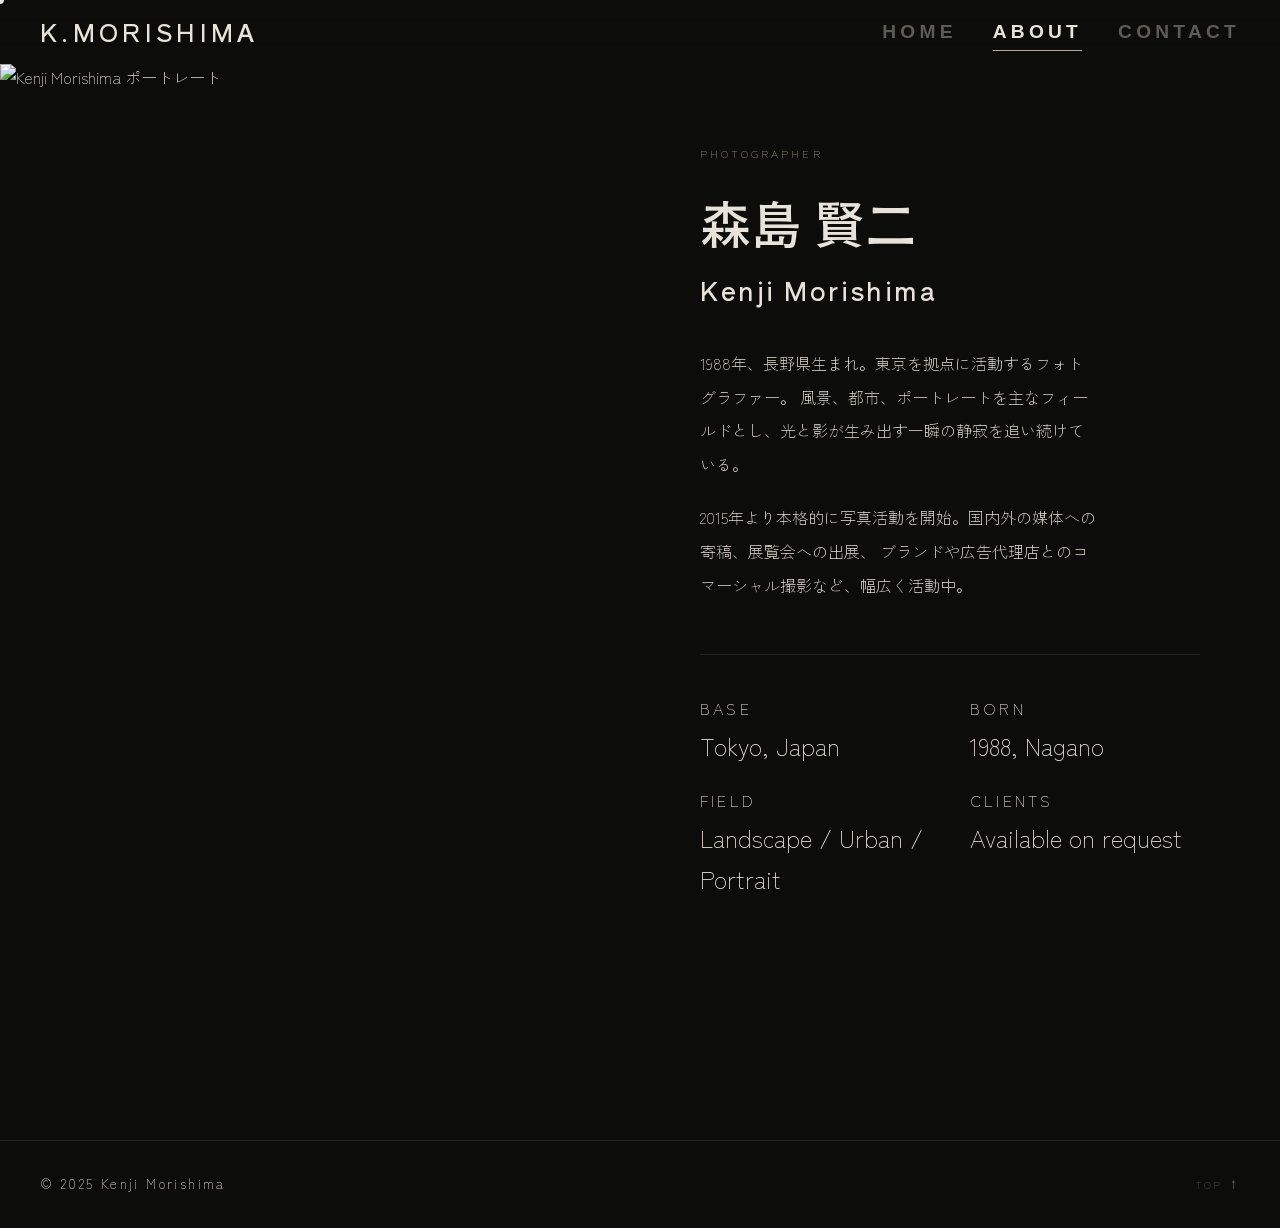
==== commit 48483171: "about" ====
--- a/about.html
+++ b/about.html
@@ -80,68 +80,6 @@
           </dl>
         </div>
       </div>
-
-      <!-- Selected Works リンク -->
-      <section class="about-works">
-        <span class="section-label">Selected Works</span>
-        <ul class="works-list" aria-label="代表作品">
-          <li class="work-item">
-            <div class="work-item__inner">
-              <span class="work-item__num">01</span>
-              <a
-                href="detail-01.html"
-                class="work-item__link"
-                aria-label="Silence of Dawn を見る"
-              >
-                <div class="work-item__img-wrap">
-                  <img
-                    class="work-item__img"
-                    data-src="https://images.unsplash.com/photo-1506905925346-21bda4d32df4?w=900&q=80"
-                    src="data:image/svg+xml,%3Csvg xmlns='http://www.w3.org/2000/svg' viewBox='0 0 3 2'%3E%3C/svg%3E"
-                    alt="Silence of Dawn"
-                    loading="lazy"
-                    width="900"
-                    height="600"
-                  />
-                </div>
-                <div class="work-item__meta">
-                  <h2 class="work-item__title">Silence of Dawn</h2>
-                  <span class="work-item__year">2024</span>
-                </div>
-              </a>
-            </div>
-          </li>
-
-          <div class="works-divider" aria-hidden="true"></div>
-
-          <li class="work-item">
-            <div class="work-item__inner">
-              <span class="work-item__num">02</span>
-              <a
-                href="detail-02.html"
-                class="work-item__link"
-                aria-label="Urban Monologue を見る"
-              >
-                <div class="work-item__img-wrap">
-                  <img
-                    class="work-item__img"
-                    data-src="https://images.unsplash.com/photo-1477959858617-67f85cf4f1df?w=900&q=80"
-                    src="data:image/svg+xml,%3Csvg xmlns='http://www.w3.org/2000/svg' viewBox='0 0 3 2'%3E%3C/svg%3E"
-                    alt="Urban Monologue"
-                    loading="lazy"
-                    width="900"
-                    height="600"
-                  />
-                </div>
-                <div class="work-item__meta">
-                  <h2 class="work-item__title">Urban Monologue</h2>
-                  <span class="work-item__year">2024</span>
-                </div>
-              </a>
-            </div>
-          </li>
-        </ul>
-      </section>
     </main>
 
     <footer class="site-footer">
--- a/css/style.css
+++ b/css/style.css
@@ -158,7 +158,7 @@
     pointer-events: none;
     z-index: 9998;
     transform: translate(-50%, -50%);
-    transition: transform 0.12s var(--ease-out), opacity 0.3s, width 0.35s var(--ease-out), height 0.35s var(--ease-out), background 0.3s;
+    transition: width 0.3s var(--ease-out), height 0.3s var(--ease-out), background 0.25s, opacity 0.3s;
   }
   
   #cursor.is-hovering {
@@ -289,7 +289,7 @@
 }
 
 .work-item__title {
-  font-size: clamp(1.1rem, 2.5vw, 1.6rem);
+  font-size: clamp(1.1rem, 2.5vw, 2rem);
   font-weight: 400;
   letter-spacing: 0.04em;
   color: var(--text);
@@ -301,9 +301,7 @@
 }
 
 .work-item__year {
-  font-size: 0.72rem;
   letter-spacing: 0.2em;
-  color: var(--muted);
 }
 
 /* 区切り線 */
@@ -362,10 +360,8 @@
 }
 
 .detail-series {
-  font-size: 0.72rem;
   letter-spacing: 0.25em;
   text-transform: uppercase;
-  color: var(--accent);
   margin-bottom: 24px;
   display: block;
   opacity: 0;
@@ -400,15 +396,13 @@
 
 .detail-info__item {}
 .detail-info__label {
-  font-size: 0.65rem;
   letter-spacing: 0.2em;
   text-transform: uppercase;
-  color: var(--muted);
   display: block;
   margin-bottom: 6px;
 }
 .detail-info__value {
-  font-size: 0.9rem;
+  font-size: 1.5rem;
   color: var(--text);
 }
 
@@ -482,20 +476,18 @@
   display: flex;
   align-items: center;
   gap: 16px;
-  font-size: 0.75rem;
+  font-size: 1.5rem;
   letter-spacing: 0.18em;
   text-transform: uppercase;
-  color: var(--muted);
   transition: color 0.3s;
-}
-.detail-nav__link:hover { color: var(--text); }
+  margin-top: 80px;
+}
+.detail-nav__link:hover { color: var(--accent); }
 .detail-nav__link span { font-size: 1.2rem; }
 
 .detail-nav__back {
-  font-size: 0.72rem;
   letter-spacing: 0.22em;
   text-transform: uppercase;
-  color: var(--muted);
   transition: color 0.3s;
   position: relative;
 }
@@ -682,7 +674,6 @@
   font-size: 0.9rem;
   line-height: 2;
   color: rgba(232,226,217,0.6);
-  max-width: 42ch;
   margin: 0 auto 64px;
   opacity: 0;
   transform: translateY(20px);
@@ -745,7 +736,6 @@
   font-size: 0.68rem;
   letter-spacing: 0.22em;
   text-transform: uppercase;
-  color: var(--muted);
   transition: color 0.3s;
 }
 .contact-social__link:hover { color: var(--text); }
@@ -812,6 +802,7 @@
 
   .contact-page { padding: var(--nav-h) 20px 80px; }
   .site-footer { padding: 24px 20px; }
-
-  .detail-nav { padding: 60px 20px 0; }
-}
+  .detail-info__label { font-size: 0.7rem; }
+  .detail-info__value { font-size: 1.1rem; }
+  .detail-nav { padding: 0 20px ; }
+}
